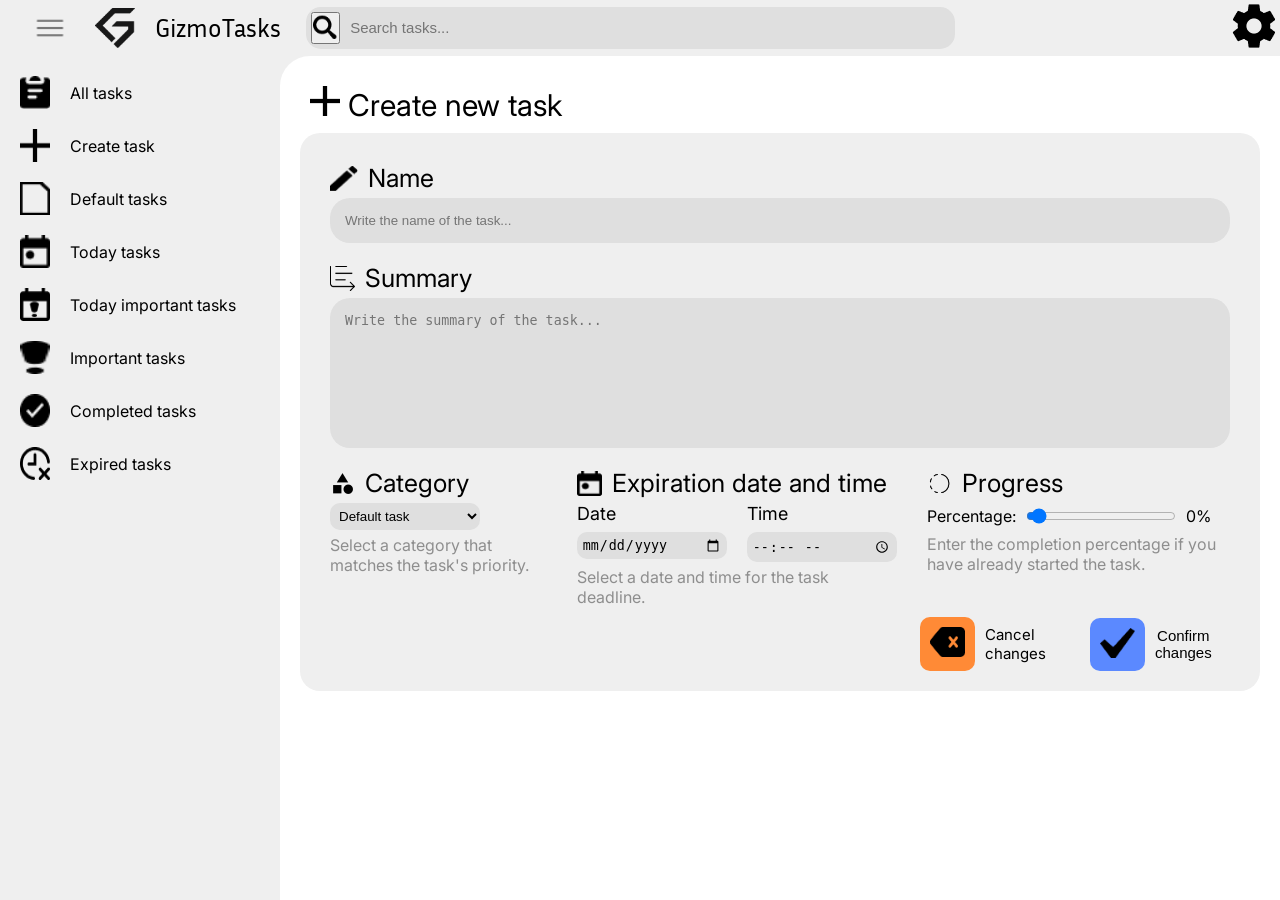
==== create-task.html @ 10fb7455 "feat: display task progress percentage in real time" ====
<!DOCTYPE html>
<html lang="en">
<head>
    <meta charset="UTF-8">
    <meta name="viewport" content="width=device-width, initial-scale=1.0">
    <title>GizmoTasks</title>
    <link rel="stylesheet" href="css/style.css">
</head>
<body>
    <header>
        <div class="header-content">
            <img src="assets/icons/menu.png" alt="Menu icon" id="menu" class="icon">
            <a href="index.html" class="aLogo"><img src="assets/images/icon-Black.png" alt="GizmoTasks logo" class="icon"><span>GizmoTasks</span></a>

            <form action="" id="search">
                <button type="submit"><img src="assets/icons/search-task.png" alt="Search button icon" id="searchIcon"></button>
                <input type="text" placeholder="Search tasks...">
            </form>
        </div>

        <a href="settings.html"><img src="assets/icons/settings.png" alt="Settings icon"></a>
    </header>
    <main>
        <nav class="sidebar">
            <ul>
                <li><a href="index.html"><img src="assets/icons/all-tasks.png" alt="All tasks icon"><span>All tasks</span></a></li>
                <li><a href="create-task.html"><img src="assets/icons/new-task.png" alt="New task icon"><span>Create task</span></a></li>
            </ul>
            <ul>
                <li><a href="index.html?status=active"><img src="assets/icons/default-task.png" alt="Default task icon"><span>Default tasks</span></a></li>
                <li><a href="index.html?filter=today"><img src="assets/icons/today-task.png" alt="Today tasks icon"><span>Today tasks</span></a></li>
                <li><a href="index.html?filter=today&category=important"><img src="assets/icons/today-important.png" alt="Today important icon"><span>Today important tasks</span></a></li>
                <li><a href="index.html?category=important"><img src="assets/icons/important-task.png" alt="Important icon"><span>Important tasks</span></a></li>
                <li><a href="index.html?status=completed"><img src="assets/icons/completed-task.png" alt="Completed icon"><span>Completed tasks</span></a></li>
                <li><a href="index.html?status=expired"><img src="assets/icons/expired-task.png" alt="Expired icon"><span>Expired tasks</span></a></li>
            </ul>
        </nav>

        <section class="main-section">
            <h1><img src="assets/icons/new-task.png" alt="Create new task icon"> <span>Create new task</span></h1>

            <form id="create">
                <div class="form-group">
                    <label for="task-name"><img src="assets/icons/edit.png" alt="Edit icon"> <span>Name</span></label>
                    <input id="task-name" name="task-name" type="text" placeholder="Write the name of the task..." required>
                </div>

                <div class="form-group">
                    <label for="task-summary"><img src="assets/icons/summary.png" alt="Summary icon"> <span>Summary</span></label>
                    <textarea id="task-summary" name="task-summary" placeholder="Write the summary of the task..." required></textarea>
                </div>

                <div class="triple-group">
                    <div class="form-group">
                        <label for="task-category"><img src="assets/icons/category.png" alt="Category icon"><span>Category</span></label>
                        <select id="task-category" name="task-category">
                            <option value="default" selected>Default task</option>
                            <option value="important">Important task</option>
                        </select>
                        <p>Select a category that matches the task's priority.</p>
                    </div>
                
                    <div class="form-group">
                        <label>
                            <img src="assets/icons/today-task.png" alt="Expiration date icon">
                            <span>Expiration date and time</span>
                        </label>

                        <div class="date-time">
                            <div class="date-field">
                                <label for="task-date">Date</label>
                                <input type="date" id="task-date" name="task-date" required>
                            </div>

                            <div class="date-field">
                                <label for="task-time">Time</label>
                                <input type="time" id="task-time" name="task-time">
                            </div>
                        </div>

                        <p>Select a date and time for the task deadline.</p>
                    </div>

                    <div class="form-group">
                        <label for="task-range"><img src="assets/icons/progress.png" alt="Progress icon"> <span>Progress</span></label>

                        <div class="range-container">
                            <span>Percentage: </span>

                            <input type="range" name="task-range" max="100" min="0" step="1" value="0" id="task-range">
                            <span id="range-span"></span>
                        </div>

                        <p>Enter the completion percentage if you have already started the task.</p>
                    </div>
                </div>

                <div class="submit-buttons">
                    <a href="index.html">
                        <span class="image-background cancel"><img src="assets/icons/cancel.png" alt="Cancel changes icon"></span>
                        <span>Cancel<br>changes</span>
                    </a>

                    <button type="submit" name="action" value="save">
                        <span class="image-background confirm"><img src="assets/icons/confirm.png" alt="Confirm changes icon"></span>
                        <span>Confirm<br>changes</span>
                    </button>
                </div>

            </form>
        </section>
    </main>
    <script type="module" src="js/create-task.js"></script>
    <script type="module" src="js/range.js"></script>
</body>
</html>
---- css/style.css ----
@import url("variables.css");
@import url("reset.css");
@import url("fonts.css");

/* ----- OTHERS -----*/

a {
    text-decoration: none;
    color: var(--text-color);
}

body {
    background-color: var(--background-color);
    font-family: var(--font-primary);
    min-height: 100vh;
    display: flex;
    flex-direction: column;
}

textarea {
    resize: none;
}

/* ----- HEADER ----- */

header {
    display: flex;
    justify-content: space-between;
    align-items: center;
}

.header-content {
    display: flex;
    align-items: center;
    gap: 25px;
}

#search {
    display: flex;
    padding: 5px;
    gap: 10px;
    background-color: var(--surface-color);
    border-radius: 15px;
}

#search input {
    border: none;
    background-color: var(--surface-color);
    width: 600px;
    height: 30px;
    font-size: 15px;
    outline: none;
}

#searchIcon {
    height: 25px;
}

#search div {
    margin-left: 5px;
}

.aLogo {
    display: flex;
    align-items: center;
    font-size: 25px;
    height: 50px;
    gap: 20px;
    font-family: var(--font-logo);
}

.icon {
    height: 40px;
}

#menu {
    margin-left: 30px;
}

/* ----- MAIN LAYOUT ----- */

main {
    display: flex;
    flex: 1;
}

/* ----- SIDEBAR ----- */

.sidebar {
    padding: 20px;
    width: 280px;
    display: flex;
    flex-direction: column;
    gap: 20px;
}

.sidebar ul {
    list-style: none;
    display: flex;
    flex-direction: column;
    gap: 20px;
}

.sidebar ul li img {
    height: 33px;
    width: 30px;
}

.sidebar ul li a {
    display: flex;
    align-items: center;
    gap: 20px;
}

/* ----- MAIN SECTION ----- */

.main-section {
    background-color: var(--main-background-color);
    border-top-left-radius: 30px;
    flex: 1;
    padding: 20px;
}

/* ----- DOTS CUSTOMIZATION ----- */

.dot {
    font-size: 20px;
}
.important {
    color: var(--important-color);
}

.today {
    color: var(--today-color);
}

.today-important {
    color: var(--today-important-color);
}

.default {
    color: var(--default-color);
}

.completed {
    color: var(--completed-color);
}

.expired {
    color: var(--expired-color);
}

/* ----- TASK CAPTION ----- */

.task-caption {
    display: flex;
    gap: 30px;
    margin-left: 60px;
    list-style: none;
}

/* ----- TASK CARD ----- */

.task-list {
    display: flex;
    padding: 10px;
    gap: 25px;
    justify-content: center;
    list-style: none;
    flex: 1;
    flex-wrap: wrap;
}

.task-list li a {
    background-color: var(--background-color);
    font-size: 12px;
    border-radius: 20px;
    padding: 20px;
    width: 380px;
    height: 125px;
    display: flex;
    flex-direction: column;
    gap: 20px;
}

/* ----- NEW TASK ----- */

.main-section h1 {
    font-size: 30px;
    padding: 10px;
    font-weight: normal;
}

.main-section label img {
    height: 25px;
}

#create, #details {
    background-color: var(--background-color);
    border-radius: 20px;
    padding: 20px;
}

.form-group {
    display: flex;
    flex-direction: column;
    padding: 10px;
    gap: 5px;
}

.form-group label {
    display: flex;
    align-items: center;
    gap: 10px;
    font-size: 25px;
}

.date-time {
    display: flex;
    gap: 20px;
}

.date-field {
    display: flex;
    flex-direction: column;
    gap: 8px;
}

.date-field label {
    font-size: 18px;
}

.date-field input {
    width: 170px;
}

.form-group input[type="text"], .form-group textarea {
    border: none;
    padding: 15px;
    background-color: var(--surface-color);
    border-radius: 20px;
    outline: none;
}

.form-group textarea {
    height: 150px;
}

.triple-group {
    display: flex;
    gap: 10px;
}

.triple-group input, .triple-group select {
    border: none;
    padding: 5px;
    border-radius: 10px;
    background-color: var(--surface-color);
    width: 150px;
    cursor: pointer;
    outline: none;
}

.triple-group p {
    color: var(--smooth-text-color);
}

.range-container {
    display: flex;
    gap: 10px;
    align-items: center;
}

.range-container input {
    cursor: pointer;
}

/* ----- SUBMIT BUTTONS ----- */

.submit-buttons {
    display: flex;
    justify-content: end;
    gap: 20px;
}

.submit-buttons a {
    display: flex;
    align-items: center;
    gap: 10px;
    font-size: 15px;
    width: 150px;
}

.submit-buttons img {
    width: 35px;
    height: 30px;
}

.image-background {
    padding: 10px;
    border-radius: 10px;
}

.cancel {
    background-color: var(--cancel-button-color);
}

.confirm {
    background-color: var(--confirm-button-color);
}

.mark-complete {
    background-color: var(--complete-button-color);
}

.delete {
    background-color: var(--delete-button-color);
}

.submit-buttons button {
    width: 150px;;
    display: flex;
    border: none;
    gap: 10px;
    align-items: center;
    font-size: 15px;
    cursor: pointer;
}

/* ----- TASK DETAILS ----- */

.final-details {
    display: flex;
    justify-content: space-between;
}

.buttons-group {
    display: flex;
    flex-direction: column;
    gap: 20px;
}

.task-infos {
    display: flex;
    flex-direction: column;
    gap: 8px;
    justify-content: flex-end;
}
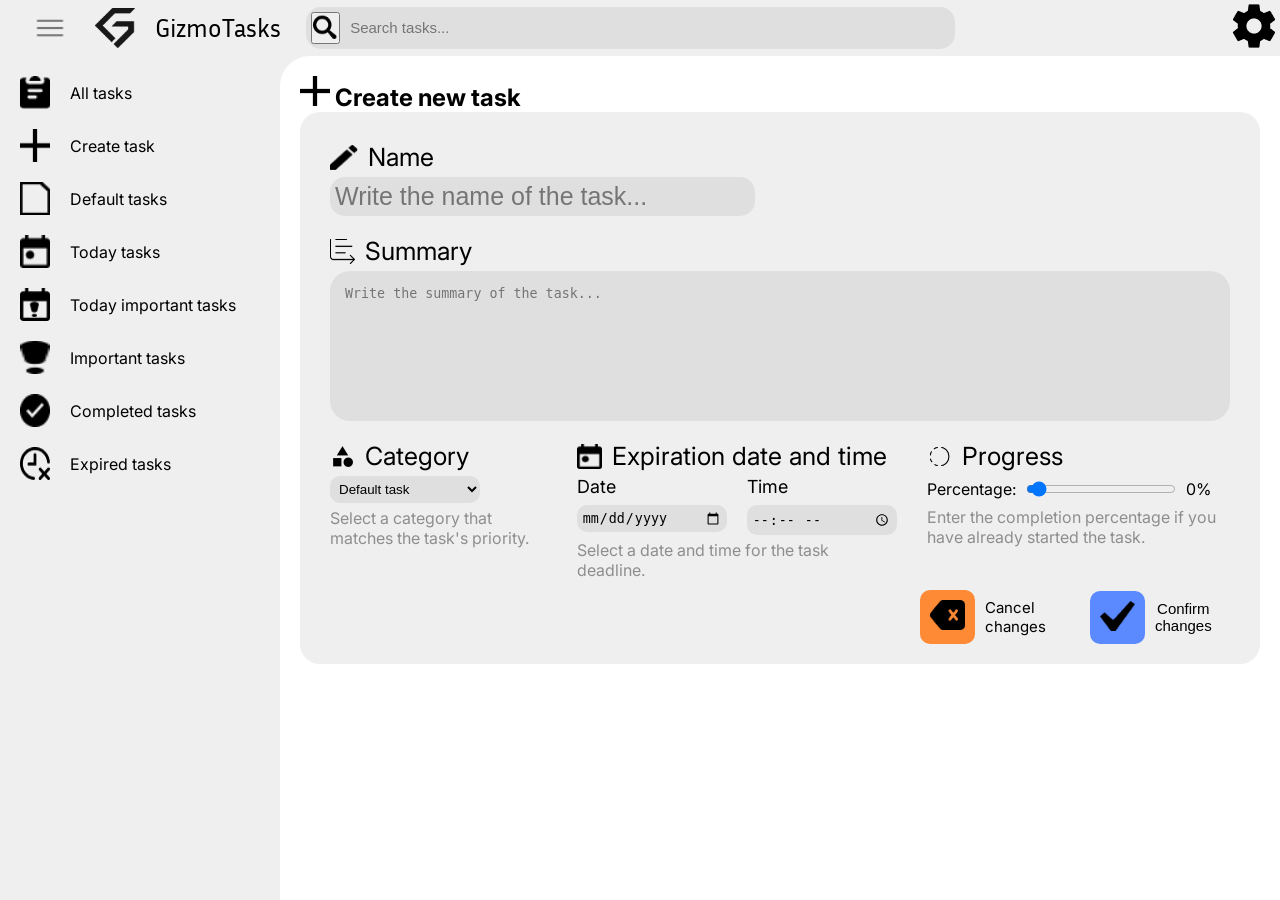
==== commit b7ec0d67: "feat: improve task editing and input validation" ====
--- a/create-task.html
+++ b/create-task.html
@@ -42,7 +42,7 @@
             <form id="create">
                 <div class="form-group">
                     <label for="task-name"><img src="assets/icons/edit.png" alt="Edit icon"> <span>Name</span></label>
-                    <input id="task-name" name="task-name" type="text" placeholder="Write the name of the task..." required>
+                    <input id="task-name" name="task-name" type="text" placeholder="Write the name of the task..." maxlength="28" required>
                 </div>
 
                 <div class="form-group">
--- a/css/style.css
+++ b/css/style.css
@@ -75,6 +75,7 @@
 
 #menu {
     margin-left: 30px;
+    border: none;
 }
 
 /* ----- MAIN LAYOUT ----- */
@@ -181,14 +182,23 @@
     display: flex;
     flex-direction: column;
     gap: 20px;
+    overflow-wrap: anywhere;
 }
 
 /* ----- NEW TASK ----- */
 
-.main-section h1 {
+.title-group {
     font-size: 30px;
-    padding: 10px;
-    font-weight: normal;
+}
+
+#task-name {
+    border: none;
+    border-radius: 15px;
+    padding: 5px;
+    font-size: 25px;
+    background-color: var(--surface-color);
+    width: 425px;
+    outline: none;
 }
 
 .main-section label img {
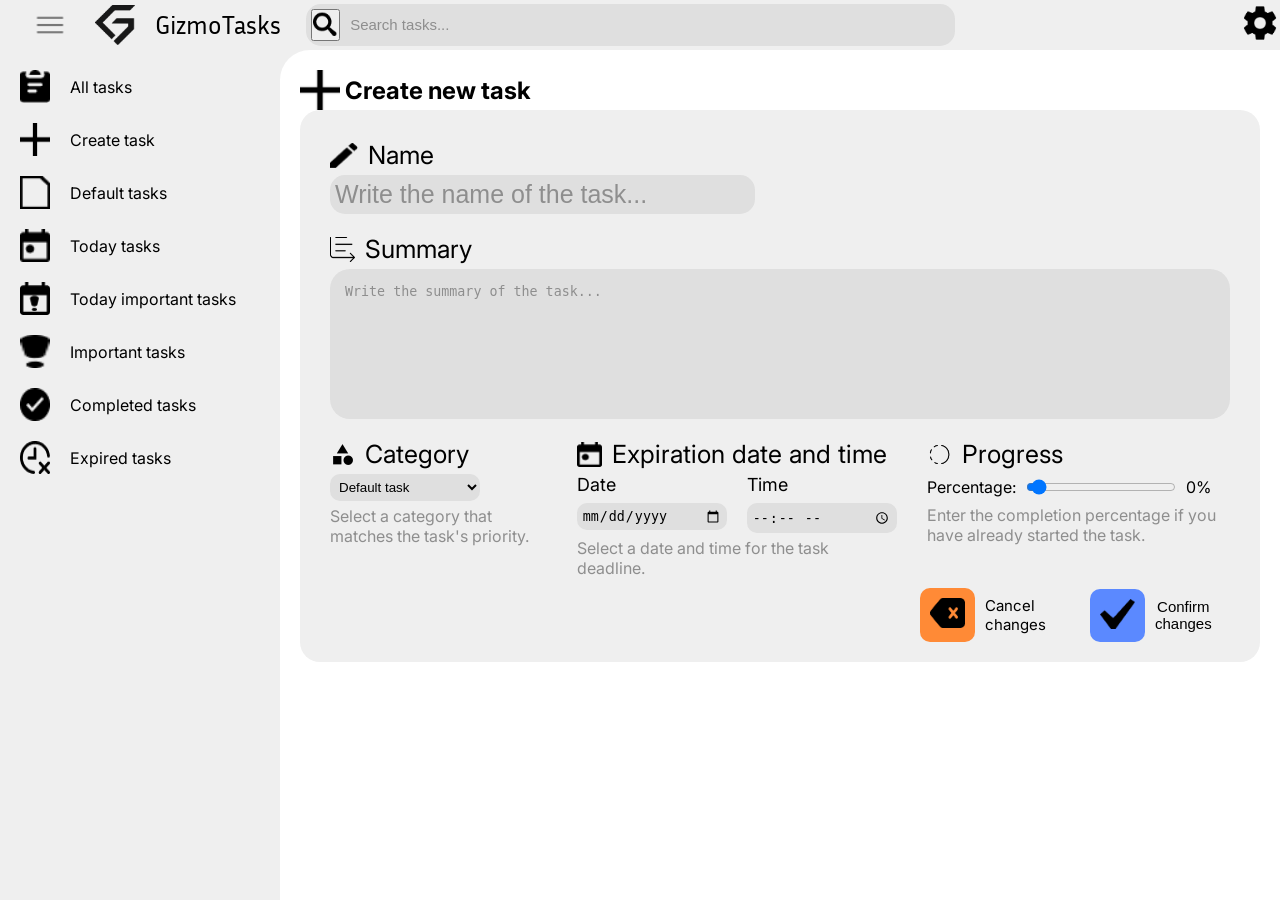
==== commit d5d40672: "feat: add settings page and theme preferences" ====
--- a/create-task.html
+++ b/create-task.html
@@ -13,46 +13,46 @@
             <a href="index.html" class="aLogo"><img src="assets/images/icon-Black.png" alt="GizmoTasks logo" class="icon"><span>GizmoTasks</span></a>
 
             <form action="" id="search">
-                <button type="submit"><img src="assets/icons/search-task.png" alt="Search button icon" id="searchIcon"></button>
+                <button type="submit"><img class="icon" src="assets/icons/search-task.png" alt="Search button icon" id="searchIcon"></button>
                 <input type="text" placeholder="Search tasks...">
             </form>
         </div>
 
-        <a href="settings.html"><img src="assets/icons/settings.png" alt="Settings icon"></a>
+        <a href="settings.html"><img class="icon" src="assets/icons/settings.png" alt="Settings icon"></a>
     </header>
     <main>
         <nav class="sidebar">
             <ul>
-                <li><a href="index.html"><img src="assets/icons/all-tasks.png" alt="All tasks icon"><span>All tasks</span></a></li>
-                <li><a href="create-task.html"><img src="assets/icons/new-task.png" alt="New task icon"><span>Create task</span></a></li>
+                <li><a href="index.html"><img class="icon" src="assets/icons/all-tasks.png" alt="All tasks icon"><span>All tasks</span></a></li>
+                <li><a href="create-task.html"><img class="icon" src="assets/icons/new-task.png" alt="New task icon"><span>Create task</span></a></li>
             </ul>
             <ul>
-                <li><a href="index.html?status=active"><img src="assets/icons/default-task.png" alt="Default task icon"><span>Default tasks</span></a></li>
-                <li><a href="index.html?filter=today"><img src="assets/icons/today-task.png" alt="Today tasks icon"><span>Today tasks</span></a></li>
-                <li><a href="index.html?filter=today&category=important"><img src="assets/icons/today-important.png" alt="Today important icon"><span>Today important tasks</span></a></li>
-                <li><a href="index.html?category=important"><img src="assets/icons/important-task.png" alt="Important icon"><span>Important tasks</span></a></li>
-                <li><a href="index.html?status=completed"><img src="assets/icons/completed-task.png" alt="Completed icon"><span>Completed tasks</span></a></li>
-                <li><a href="index.html?status=expired"><img src="assets/icons/expired-task.png" alt="Expired icon"><span>Expired tasks</span></a></li>
+                <li><a href="index.html?status=active"><img class="icon" src="assets/icons/default-task.png" alt="Default task icon"><span>Default tasks</span></a></li>
+                <li><a href="index.html?filter=today"><img class="icon" src="assets/icons/today-task.png" alt="Today tasks icon"><span>Today tasks</span></a></li>
+                <li><a href="index.html?filter=today&category=important"><img class="icon" src="assets/icons/today-important.png" alt="Today important icon"><span>Today important tasks</span></a></li>
+                <li><a href="index.html?category=important"><img class="icon" src="assets/icons/important-task.png" alt="Important icon"><span>Important tasks</span></a></li>
+                <li><a href="index.html?status=completed"><img class="icon" src="assets/icons/completed-task.png" alt="Completed icon"><span>Completed tasks</span></a></li>
+                <li><a href="index.html?status=expired"><img class="icon" src="assets/icons/expired-task.png" alt="Expired icon"><span>Expired tasks</span></a></li>
             </ul>
         </nav>
 
         <section class="main-section">
-            <h1><img src="assets/icons/new-task.png" alt="Create new task icon"> <span>Create new task</span></h1>
+            <h1><img class="icon" src="assets/icons/new-task.png" alt="Create new task icon"> <span>Create new task</span></h1>
 
             <form id="create">
                 <div class="form-group">
-                    <label for="task-name"><img src="assets/icons/edit.png" alt="Edit icon"> <span>Name</span></label>
+                    <label for="task-name"><img class="icon" src="assets/icons/edit.png" alt="Edit icon"> <span>Name</span></label>
                     <input id="task-name" name="task-name" type="text" placeholder="Write the name of the task..." maxlength="28" required>
                 </div>
 
                 <div class="form-group">
-                    <label for="task-summary"><img src="assets/icons/summary.png" alt="Summary icon"> <span>Summary</span></label>
+                    <label for="task-summary"><img class="icon" src="assets/icons/summary.png" alt="Summary icon"> <span>Summary</span></label>
                     <textarea id="task-summary" name="task-summary" placeholder="Write the summary of the task..." required></textarea>
                 </div>
 
                 <div class="triple-group">
                     <div class="form-group">
-                        <label for="task-category"><img src="assets/icons/category.png" alt="Category icon"><span>Category</span></label>
+                        <label for="task-category"><img class="icon" src="assets/icons/category.png" alt="Category icon"><span>Category</span></label>
                         <select id="task-category" name="task-category">
                             <option value="default" selected>Default task</option>
                             <option value="important">Important task</option>
@@ -62,7 +62,7 @@
                 
                     <div class="form-group">
                         <label>
-                            <img src="assets/icons/today-task.png" alt="Expiration date icon">
+                            <img class="icon" src="assets/icons/today-task.png" alt="Expiration date icon">
                             <span>Expiration date and time</span>
                         </label>
 
@@ -82,7 +82,7 @@
                     </div>
 
                     <div class="form-group">
-                        <label for="task-range"><img src="assets/icons/progress.png" alt="Progress icon"> <span>Progress</span></label>
+                        <label for="task-range"><img class="icon" src="assets/icons/progress.png" alt="Progress icon"> <span>Progress</span></label>
 
                         <div class="range-container">
                             <span>Percentage: </span>
--- a/css/style.css
+++ b/css/style.css
@@ -11,6 +11,7 @@
 
 body {
     background-color: var(--background-color);
+    color: var(--text-color);
     font-family: var(--font-primary);
     min-height: 100vh;
     display: flex;
@@ -20,6 +21,8 @@
 textarea {
     resize: none;
 }
+
+
 
 /* ----- HEADER ----- */
 
@@ -50,6 +53,11 @@
     height: 30px;
     font-size: 15px;
     outline: none;
+    color: var(--text-color);
+}
+
+#search input::placeholder {
+    color: var(--smooth-text-color);
 }
 
 #searchIcon {
@@ -67,10 +75,12 @@
     height: 50px;
     gap: 20px;
     font-family: var(--font-logo);
+    color: var(--text-color);
 }
 
 .icon {
     height: 40px;
+    filter: var(--icons-color);
 }
 
 #menu {
@@ -111,6 +121,7 @@
     display: flex;
     align-items: center;
     gap: 20px;
+    color: var(--text-color);
 }
 
 /* ----- MAIN SECTION ----- */
@@ -120,6 +131,14 @@
     border-top-left-radius: 30px;
     flex: 1;
     padding: 20px;
+    color: var(--text-color);
+}
+
+.main-section h1 {
+    display: flex;
+    gap: 5px;
+    align-items: center;
+    color: var(--text-color);
 }
 
 /* ----- DOTS CUSTOMIZATION ----- */
@@ -183,6 +202,7 @@
     flex-direction: column;
     gap: 20px;
     overflow-wrap: anywhere;
+    color: var(--text-color);
 }
 
 /* ----- NEW TASK ----- */
@@ -199,16 +219,21 @@
     background-color: var(--surface-color);
     width: 425px;
     outline: none;
+    color: var(--text-color);
+}
+#task-name::placeholder {
+    color: var(--smooth-text-color);
 }
 
 .main-section label img {
     height: 25px;
 }
 
-#create, #details {
+#create, #details, #settings {
     background-color: var(--background-color);
     border-radius: 20px;
     padding: 20px;
+    color: var(--text-color);
 }
 
 .form-group {
@@ -216,6 +241,7 @@
     flex-direction: column;
     padding: 10px;
     gap: 5px;
+    color: var(--text-color);
 }
 
 .form-group label {
@@ -244,12 +270,17 @@
     width: 170px;
 }
 
-.form-group input[type="text"], .form-group textarea {
+.form-group textarea {
     border: none;
     padding: 15px;
     background-color: var(--surface-color);
     border-radius: 20px;
     outline: none;
+    color: var(--text-color);
+}
+
+.form-group textarea::placeholder {
+    color: var(--smooth-text-color);
 }
 
 .form-group textarea {
@@ -269,6 +300,7 @@
     width: 150px;
     cursor: pointer;
     outline: none;
+    color: var(--text-color);
 }
 
 .triple-group p {
@@ -299,6 +331,7 @@
     gap: 10px;
     font-size: 15px;
     width: 150px;
+    color: var(--text-color);
 }
 
 .submit-buttons img {
@@ -328,6 +361,7 @@
 }
 
 .submit-buttons button {
+    background-color: var(--background-color);
     width: 150px;;
     display: flex;
     border: none;
@@ -335,6 +369,7 @@
     align-items: center;
     font-size: 15px;
     cursor: pointer;
+    color: var(--text-color);
 }
 
 /* ----- TASK DETAILS ----- */
@@ -356,3 +391,59 @@
     gap: 8px;
     justify-content: flex-end;
 }
+
+/* ----- SETTINGS ----- */
+
+#settings {
+    display: flex;
+    flex-direction: column;
+    gap: 20px;
+    padding: 40px;
+}
+
+#settings div h2 {
+    color: var(--text-color);
+    display: flex;
+    gap: 5px;
+    align-items: center;
+}
+
+.options-group {
+    display: flex;
+    gap: 60px;
+}
+
+.setting-group {
+    display: flex;
+    flex-direction: column;
+    gap: 10px;
+    color: var(--text-color);
+}
+
+.option-settings {
+    display: flex;
+    flex-direction: column;
+    gap: 10px;
+}
+
+.option-settings div {
+    display: flex;
+    gap: 10px;
+}
+
+.option-settings input {
+    width: 20px;
+    height: 20px;
+    accent-color: var(--text-color);  
+}
+
+.about {
+    display: flex;
+    flex-direction: column;
+    gap: 15px;
+    color: var(--text-color);
+}
+
+.about a {
+    color: var(--text-color);
+}
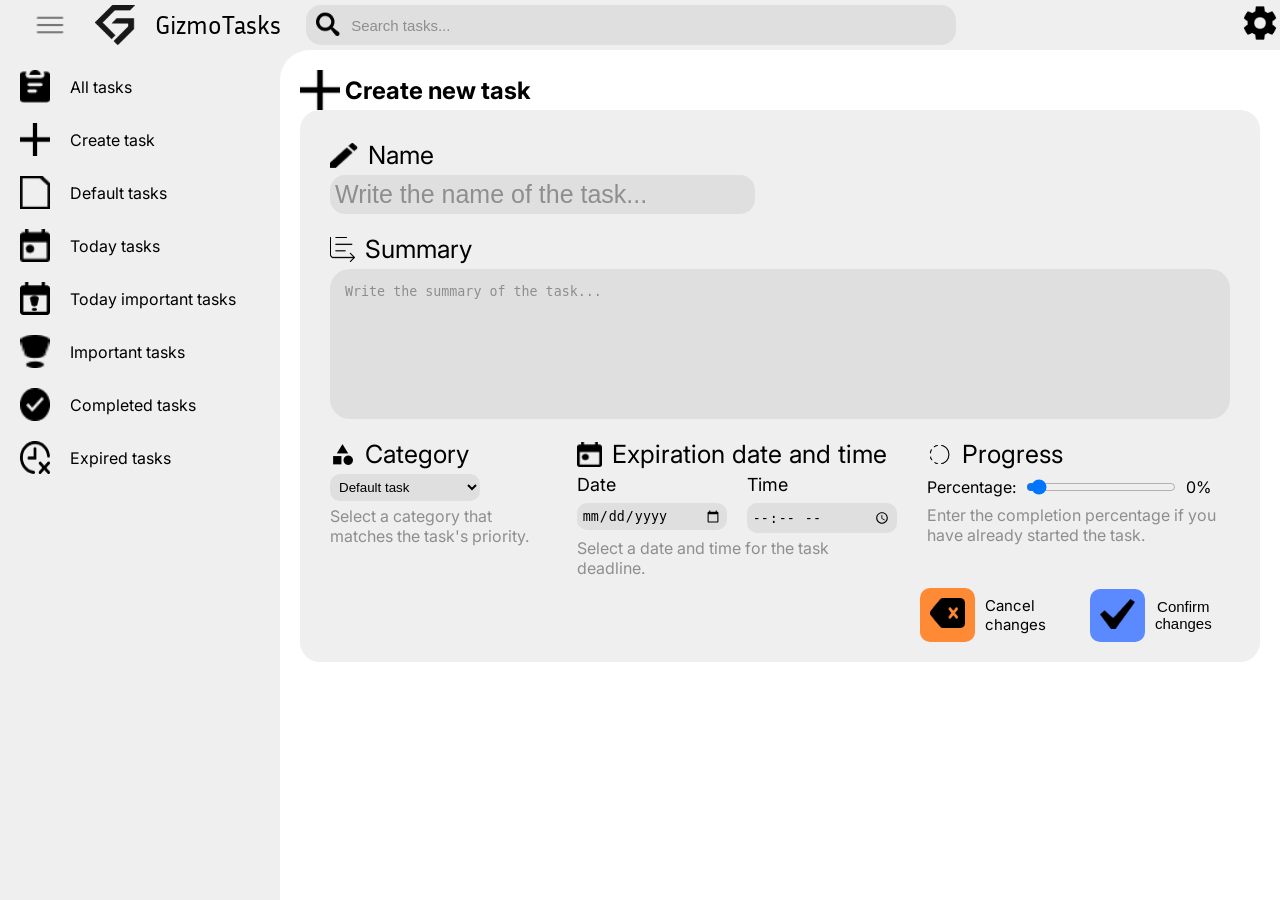
==== commit 4af97de5: "fix: correct task search and category filtering" ====
--- a/create-task.html
+++ b/create-task.html
@@ -12,9 +12,9 @@
             <img src="assets/icons/menu.png" alt="Menu icon" id="menu" class="icon">
             <a href="index.html" class="aLogo"><img src="assets/images/icon-Black.png" alt="GizmoTasks logo" class="icon"><span>GizmoTasks</span></a>
 
-            <form action="" id="search">
+           <form action="" id="search">
                 <button type="submit"><img class="icon" src="assets/icons/search-task.png" alt="Search button icon" id="searchIcon"></button>
-                <input type="text" placeholder="Search tasks...">
+                <input type="text" id="search-text" placeholder="Search tasks...">
             </form>
         </div>
 
@@ -112,5 +112,6 @@
     </main>
     <script type="module" src="js/create-task.js"></script>
     <script type="module" src="js/range.js"></script>
+    <script type="module" src="js/search.js"></script>
 </body>
 </html>
--- a/css/style.css
+++ b/css/style.css
@@ -65,6 +65,13 @@
 }
 
 #search div {
+    margin-left: 5px;
+}
+
+#search button {
+    border: none;
+    background-color: var(--surface-color);
+    cursor: pointer;
     margin-left: 5px;
 }
 
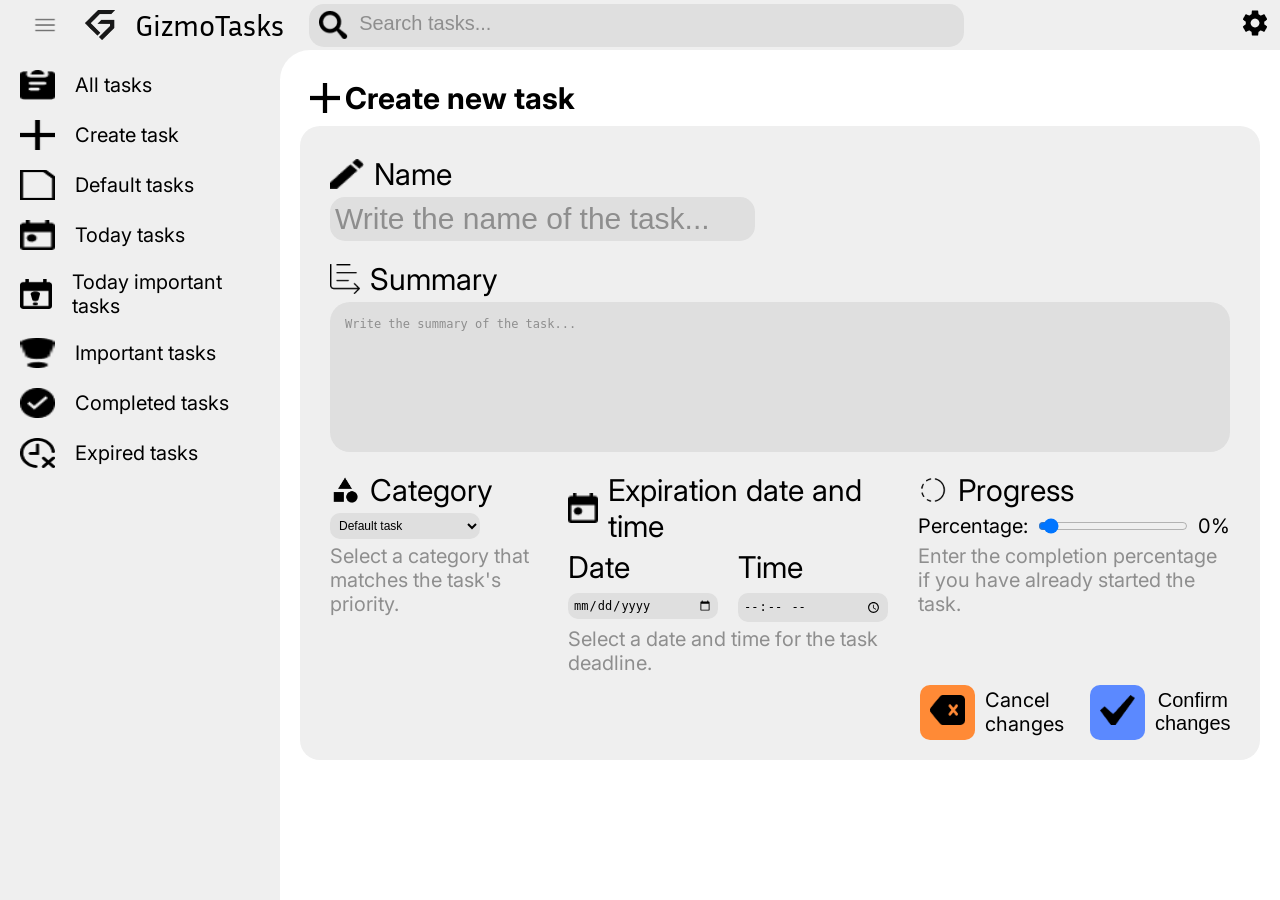
==== commit 0f29e208: "feat: add date and time format preferences" ====
--- a/create-task.html
+++ b/create-task.html
@@ -18,7 +18,7 @@
             </form>
         </div>
 
-        <a href="settings.html"><img class="icon" src="assets/icons/settings.png" alt="Settings icon"></a>
+        <a href="settings.html" class="settings-icon"><img class="icon" src="assets/icons/settings.png" alt="Settings icon"></a>
     </header>
     <main>
         <nav class="sidebar">
--- a/css/style.css
+++ b/css/style.css
@@ -16,6 +16,7 @@
     min-height: 100vh;
     display: flex;
     flex-direction: column;
+    font-size: var(--font-size);
 }
 
 textarea {
@@ -23,7 +24,6 @@
 }
 
 
-
 /* ----- HEADER ----- */
 
 header {
@@ -36,6 +36,7 @@
     display: flex;
     align-items: center;
     gap: 25px;
+    font-size: 1px;
 }
 
 #search {
@@ -51,7 +52,7 @@
     background-color: var(--surface-color);
     width: 600px;
     height: 30px;
-    font-size: 15px;
+    font-size: var(--font-size);
     outline: none;
     color: var(--text-color);
 }
@@ -60,10 +61,6 @@
     color: var(--smooth-text-color);
 }
 
-#searchIcon {
-    height: 25px;
-}
-
 #search div {
     margin-left: 5px;
 }
@@ -75,10 +72,15 @@
     margin-left: 5px;
 }
 
+.logo {
+    height: var(--logo-size);
+    filter: var(--icons-color);
+}
+
 .aLogo {
     display: flex;
     align-items: center;
-    font-size: 25px;
+    font-size: var(--title-size);
     height: 50px;
     gap: 20px;
     font-family: var(--font-logo);
@@ -86,8 +88,12 @@
 }
 
 .icon {
-    height: 40px;
+    height: var(--icon-height);
     filter: var(--icons-color);
+}
+
+.settings-icon {
+    margin-right: 10px;
 }
 
 #menu {
@@ -120,8 +126,8 @@
 }
 
 .sidebar ul li img {
-    height: 33px;
-    width: 30px;
+    height: var(--icon-height);
+    width: var(--icon-width);
 }
 
 .sidebar ul li a {
@@ -144,6 +150,7 @@
 .main-section h1 {
     display: flex;
     gap: 5px;
+    padding: 10px;
     align-items: center;
     color: var(--text-color);
 }
@@ -151,7 +158,7 @@
 /* ----- DOTS CUSTOMIZATION ----- */
 
 .dot {
-    font-size: 20px;
+    font-size: var(--dot-size);
 }
 .important {
     color: var(--important-color);
@@ -200,7 +207,7 @@
 
 .task-list li a {
     background-color: var(--background-color);
-    font-size: 12px;
+    font-size: var(--text-size);
     border-radius: 20px;
     padding: 20px;
     width: 380px;
@@ -222,7 +229,7 @@
     border: none;
     border-radius: 15px;
     padding: 5px;
-    font-size: 25px;
+    font-size: var(--title-size);
     background-color: var(--surface-color);
     width: 425px;
     outline: none;
@@ -230,10 +237,6 @@
 }
 #task-name::placeholder {
     color: var(--smooth-text-color);
-}
-
-.main-section label img {
-    height: 25px;
 }
 
 #create, #details, #settings {
@@ -256,6 +259,7 @@
     align-items: center;
     gap: 10px;
     font-size: 25px;
+    font-size: var(--title-size);
 }
 
 .date-time {
@@ -267,14 +271,11 @@
     display: flex;
     flex-direction: column;
     gap: 8px;
-}
-
-.date-field label {
-    font-size: 18px;
 }
 
 .date-field input {
     width: 170px;
+    font-size: var(--text-size);
 }
 
 .form-group textarea {
@@ -284,6 +285,7 @@
     border-radius: 20px;
     outline: none;
     color: var(--text-color);
+    font-size: var(--text-size);
 }
 
 .form-group textarea::placeholder {
@@ -292,6 +294,10 @@
 
 .form-group textarea {
     height: 150px;
+}
+
+.form-group select {
+    font-size: var(--text-size);
 }
 
 .triple-group {
@@ -336,14 +342,14 @@
     display: flex;
     align-items: center;
     gap: 10px;
-    font-size: 15px;
+    font-size: var(--font-size);
     width: 150px;
     color: var(--text-color);
 }
 
 .submit-buttons img {
-    width: 35px;
-    height: 30px;
+    width: var(--icon-width);
+    height: var(--icon-height);
 }
 
 .image-background {
@@ -374,7 +380,7 @@
     border: none;
     gap: 10px;
     align-items: center;
-    font-size: 15px;
+    font-size: var(--font-size);
     cursor: pointer;
     color: var(--text-color);
 }
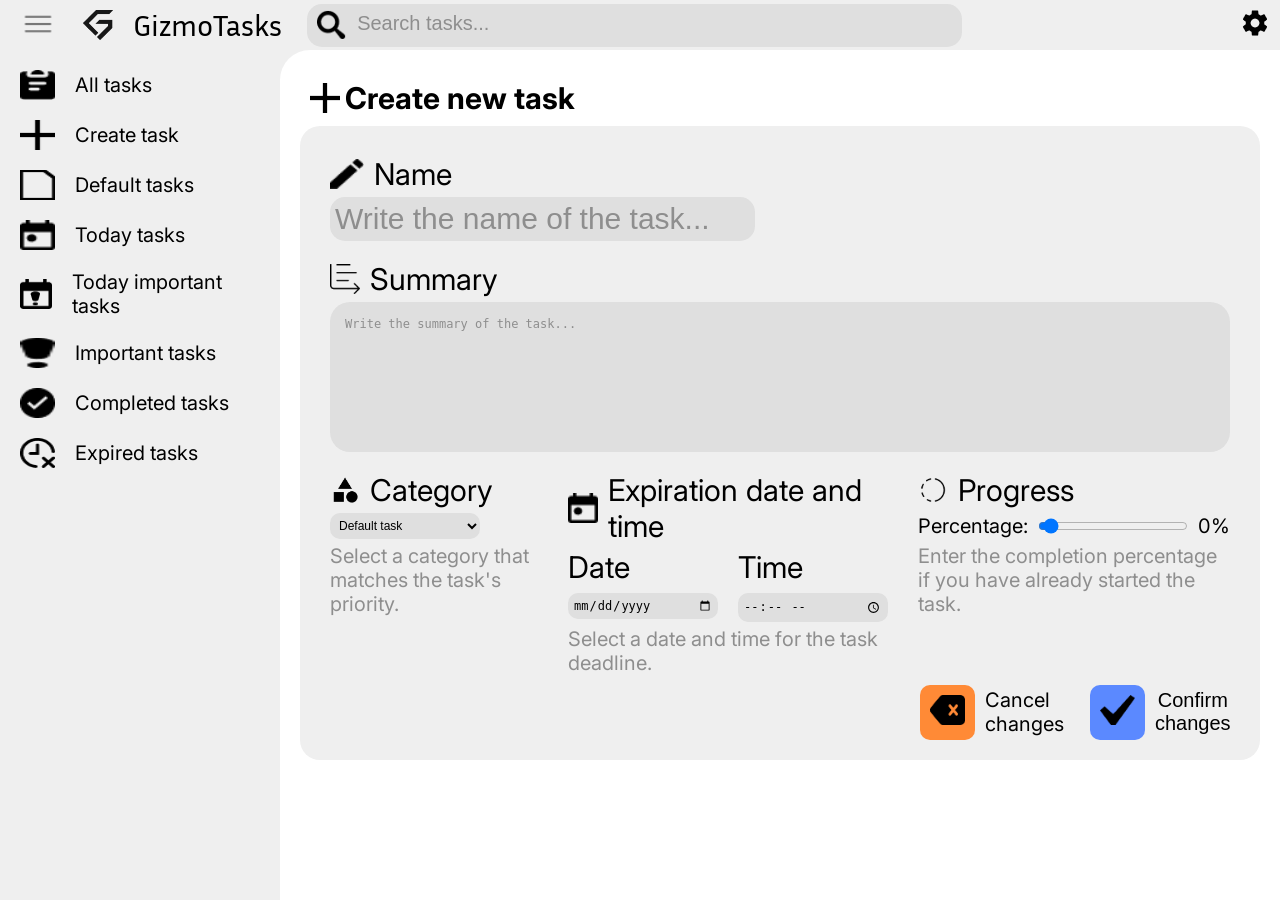
==== commit 86d1950b: "feat: add collapsible sidebar" ====
--- a/create-task.html
+++ b/create-task.html
@@ -9,7 +9,10 @@
 <body>
     <header>
         <div class="header-content">
-            <img src="assets/icons/menu.png" alt="Menu icon" id="menu" class="icon">
+            <button id="menu" class="menu-button">
+                <img src="assets/icons/menu.png" alt="Menu icon" id="menu">
+            </button>
+
             <a href="index.html" class="aLogo"><img src="assets/images/icon-Black.png" alt="GizmoTasks logo" class="icon"><span>GizmoTasks</span></a>
 
            <form action="" id="search">
@@ -113,5 +116,6 @@
     <script type="module" src="js/create-task.js"></script>
     <script type="module" src="js/range.js"></script>
     <script type="module" src="js/search.js"></script>
+    <script type="module" src="js/sidebar-menu.js"></script>
 </body>
 </html>
--- a/css/style.css
+++ b/css/style.css
@@ -96,9 +96,16 @@
     margin-right: 10px;
 }
 
-#menu {
-    margin-left: 30px;
-    border: none;
+.menu-button {
+    background-color: var(--background-color);
+    border: none;
+    margin-left: 18px;
+    cursor: pointer;
+}
+
+.menu-button img {
+    height: var(--logo-size);
+    filter: var(--icons-color);
 }
 
 /* ----- MAIN LAYOUT ----- */
@@ -112,7 +119,6 @@
 
 .sidebar {
     padding: 20px;
-    width: 280px;
     display: flex;
     flex-direction: column;
     gap: 20px;
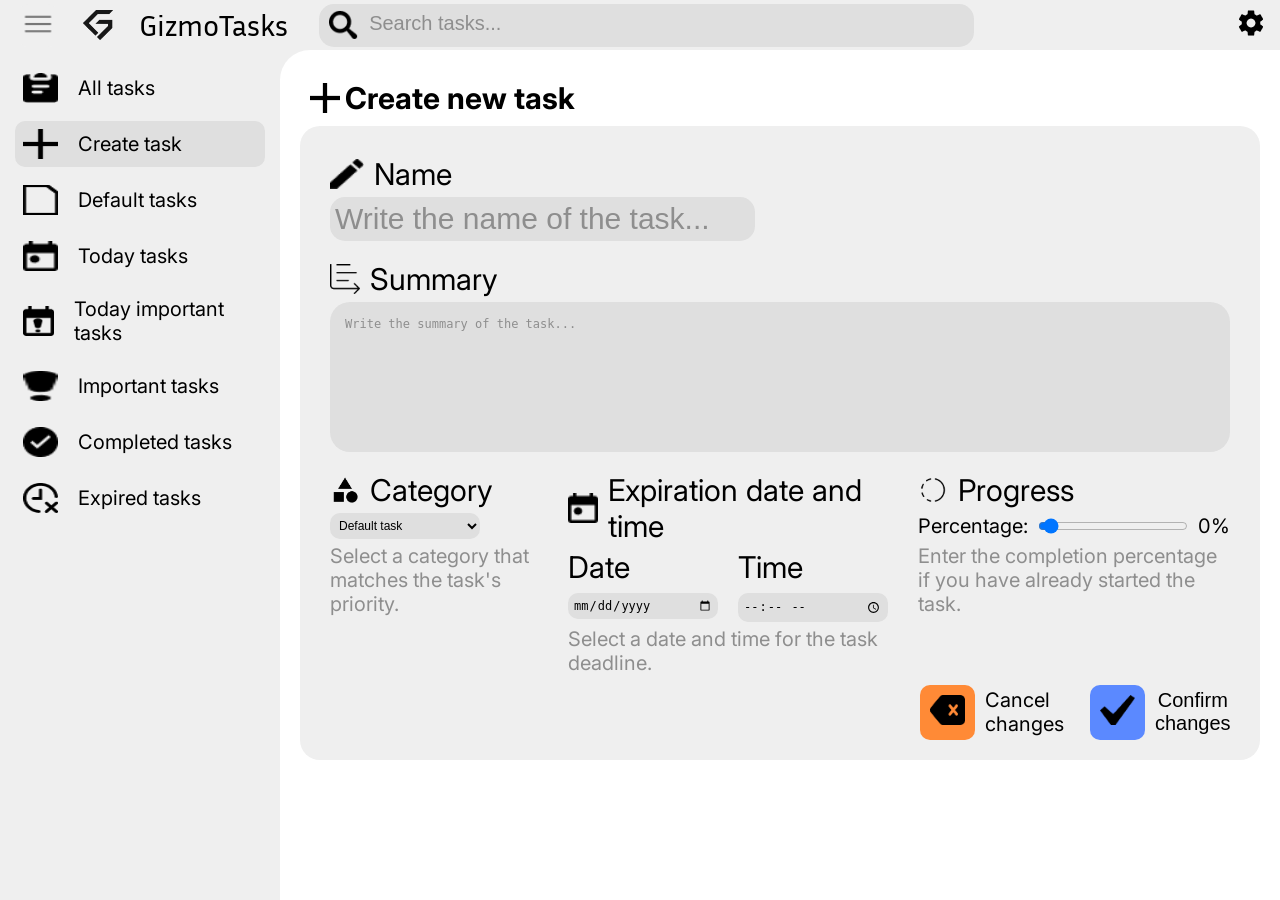
==== commit 51bbbbd4: "feat: add UI transitions and active sidebar state" ====
--- a/create-task.html
+++ b/create-task.html
@@ -27,7 +27,7 @@
         <nav class="sidebar">
             <ul>
                 <li><a href="index.html"><img class="icon" src="assets/icons/all-tasks.png" alt="All tasks icon"><span>All tasks</span></a></li>
-                <li><a href="create-task.html"><img class="icon" src="assets/icons/new-task.png" alt="New task icon"><span>Create task</span></a></li>
+                <li><a href="create-task.html" class="create-option"><img class="icon" src="assets/icons/new-task.png" alt="New task icon"><span>Create task</span></a></li>
             </ul>
             <ul>
                 <li><a href="index.html?status=active"><img class="icon" src="assets/icons/default-task.png" alt="Default task icon"><span>Default tasks</span></a></li>
@@ -117,5 +117,6 @@
     <script type="module" src="js/range.js"></script>
     <script type="module" src="js/search.js"></script>
     <script type="module" src="js/sidebar-menu.js"></script>
+    <script type="module" src="js/sidebar-active.js"></script>
 </body>
 </html>
--- a/css/style.css
+++ b/css/style.css
@@ -70,6 +70,11 @@
     background-color: var(--surface-color);
     cursor: pointer;
     margin-left: 5px;
+    transition: transform 0.2s ease;
+}
+
+#search button:hover {
+    transform: scale(1.1);
 }
 
 .logo {
@@ -87,6 +92,16 @@
     color: var(--text-color);
 }
 
+.aLogo span {
+    padding: 6px;
+    border-radius: 15px;
+    transition: background-color 0.2s ease;
+}
+
+.aLogo span:hover {
+    background-color: var(--surface-color);
+}
+
 .icon {
     height: var(--icon-height);
     filter: var(--icons-color);
@@ -94,13 +109,26 @@
 
 .settings-icon {
     margin-right: 10px;
+    border-radius: 10px;
+    padding: 4px;
+    transition: background-color 0.2s ease;
+}
+
+.settings-icon:hover {
+    background-color: var(--surface-color);
 }
 
 .menu-button {
     background-color: var(--background-color);
-    border: none;
     margin-left: 18px;
     cursor: pointer;
+    border-radius: 10px;
+    border: none;
+    transition: background-color 0.2s ease;
+}
+
+.menu-button:hover {
+    background-color: var(--surface-color);
 }
 
 .menu-button img {
@@ -141,6 +169,20 @@
     align-items: center;
     gap: 20px;
     color: var(--text-color);
+    padding: 8px;
+    margin: -5px;
+    border-radius: 10px;
+    transition: transform 0.15s ease, opacity 0.15s ease, background-color 0.15s ease;
+}
+
+.sidebar ul li a:hover {
+    transform: translateX(5px);
+    opacity: 0.7;
+    background-color: var(--surface-color);
+}
+
+.sidebar ul li a.active-sidebar {
+    background-color: var(--surface-color);
 }
 
 /* ----- MAIN SECTION ----- */
@@ -223,6 +265,11 @@
     gap: 20px;
     overflow-wrap: anywhere;
     color: var(--text-color);
+    transition: transform 0.2s ease;
+}
+
+.task-list li a:hover {
+    transform: scale(1.05);
 }
 
 /* ----- NEW TASK ----- */
@@ -351,6 +398,7 @@
     font-size: var(--font-size);
     width: 150px;
     color: var(--text-color);
+    transition: transform 0.2s ease;
 }
 
 .submit-buttons img {
@@ -389,6 +437,12 @@
     font-size: var(--font-size);
     cursor: pointer;
     color: var(--text-color);
+    transition: transform 0.2s ease;
+}
+
+.submit-buttons a:hover,
+.submit-buttons button:hover {
+    transform: scale(1.05);
 }
 
 /* ----- TASK DETAILS ----- */
@@ -453,7 +507,12 @@
 .option-settings input {
     width: 20px;
     height: 20px;
-    accent-color: var(--text-color);  
+    accent-color: var(--text-color);
+    transition: transform 0.2s ease;
+}
+
+.option-settings input:hover {
+    transform: scale(1.3);
 }
 
 .about {
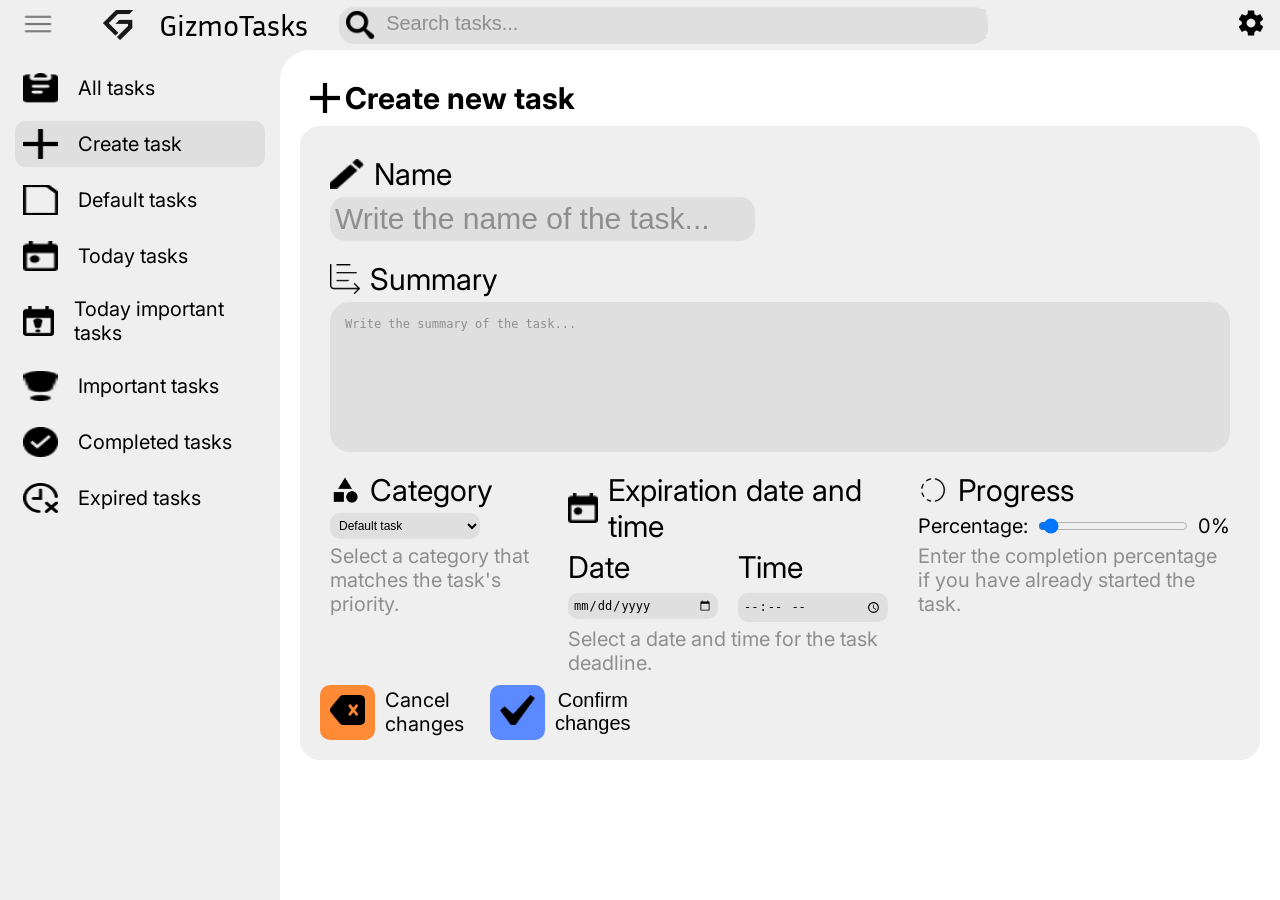
==== commit 80161dd4: "feat: finalize task editing and confirmation flows" ====
--- a/create-task.html
+++ b/create-task.html
@@ -5,6 +5,7 @@
     <meta name="viewport" content="width=device-width, initial-scale=1.0">
     <title>GizmoTasks</title>
     <link rel="stylesheet" href="css/style.css">
+    <link rel="icon" type="image/png" href="assets/images/icon-Black.png">
 </head>
 <body>
     <header>
@@ -99,7 +100,7 @@
                 </div>
 
                 <div class="submit-buttons">
-                    <a href="index.html">
+                    <a href="#" id="cancel-button">
                         <span class="image-background cancel"><img src="assets/icons/cancel.png" alt="Cancel changes icon"></span>
                         <span>Cancel<br>changes</span>
                     </a>
@@ -113,6 +114,22 @@
             </form>
         </section>
     </main>
+
+    <div id="modal-overlay" class="modal-overlay" hidden>
+        <div class="modal" role="dialog" aria-modal="true">
+            <img id="modal-icon" alt="Modal icon">
+            <h2 id="modal-title"></h2>
+            <p id="modal-message"></p>
+
+            <div class="modal-buttons">
+                <button type="button" id="modal-success" hidden>Ok</button>
+                <button type="button" id="modal-cancel" hidden>Cancel</button>
+                <button type="button" id="modal-confirm" hidden>Confirm</button>
+            </div>
+        </div>
+    </div>
+
+
     <script type="module" src="js/create-task.js"></script>
     <script type="module" src="js/range.js"></script>
     <script type="module" src="js/search.js"></script>
--- a/css/style.css
+++ b/css/style.css
@@ -23,7 +23,6 @@
     resize: none;
 }
 
-
 /* ----- HEADER ----- */
 
 header {
@@ -41,7 +40,7 @@
 
 #search {
     display: flex;
-    padding: 5px;
+    padding: 2px;
     gap: 10px;
     background-color: var(--surface-color);
     border-radius: 15px;
@@ -90,6 +89,7 @@
     gap: 20px;
     font-family: var(--font-logo);
     color: var(--text-color);
+    margin-left: 20px;
 }
 
 .aLogo span {
@@ -253,6 +253,11 @@
     flex-wrap: wrap;
 }
 
+.task-list li {
+    max-width: 100%;
+    min-width: 0;
+}
+
 .task-list li a {
     background-color: var(--background-color);
     font-size: var(--text-size);
@@ -263,9 +268,21 @@
     display: flex;
     flex-direction: column;
     gap: 20px;
+    min-width: 0;
+    overflow: hidden;
     overflow-wrap: anywhere;
     color: var(--text-color);
     transition: transform 0.2s ease;
+}
+
+.task-list li a p {
+    min-width: 0;
+    overflow: hidden;
+    overflow-wrap: anywhere;
+
+    display: -webkit-box;
+    -webkit-box-orient: vertical;
+    -webkit-line-clamp: 3;
 }
 
 .task-list li a:hover {
@@ -288,11 +305,12 @@
     outline: none;
     color: var(--text-color);
 }
+
 #task-name::placeholder {
     color: var(--smooth-text-color);
 }
 
-#create, #details, #settings {
+#create, #details, #settings, .view-mode {
     background-color: var(--background-color);
     border-radius: 20px;
     padding: 20px;
@@ -311,7 +329,6 @@
     display: flex;
     align-items: center;
     gap: 10px;
-    font-size: 25px;
     font-size: var(--title-size);
 }
 
@@ -387,7 +404,6 @@
 
 .submit-buttons {
     display: flex;
-    justify-content: end;
     gap: 20px;
 }
 
@@ -427,6 +443,10 @@
     background-color: var(--delete-button-color);
 }
 
+.edit {
+    background-color: var(--edit-button-color);
+}
+
 .submit-buttons button {
     background-color: var(--background-color);
     width: 150px;;
@@ -456,6 +476,7 @@
     display: flex;
     flex-direction: column;
     gap: 20px;
+    justify-content: flex-end;
 }
 
 .task-infos {
@@ -464,6 +485,46 @@
     gap: 8px;
     justify-content: flex-end;
 }
+
+.view-mode {
+    display: flex;
+    flex-direction: column;
+    gap: 15px;
+}
+
+.view-name-group, .view-summary-group div, .view-group div {
+    display: flex;
+    gap: 5px;
+    font-size: var(--font-size);
+    align-items: center;
+    padding: 5px;
+}
+
+#view-summary, #view-date, #view-time, #view-percentage, #view-category {
+    max-width: 100%;
+    overflow-wrap: anywhere;
+    font-weight: normal;
+    font-size: var(--font-size);
+}
+
+.view-summary-group h3 {
+    font-size: var(--font-size);
+}
+
+.view-triple-group {
+    display: flex;
+    gap: 80px;
+}
+
+.view-date-time {
+    display: flex;
+    font-weight: bold;
+}
+
+.edit-mode {
+    display: none;
+}
+
 
 /* ----- SETTINGS ----- */
 
@@ -524,4 +585,237 @@
 
 .about a {
     color: var(--text-color);
+}
+
+/* ----- RESPONSIVE LAYOUT ----- */
+
+@media (max-width: 1000px) {
+    header {
+        width: auto;
+        min-width: 0;
+    }
+
+    #search {
+        max-width: 100%;
+        min-width: 0;
+    }
+
+    #search input {
+        width: 280px;
+        max-width: 100%;
+    }
+
+    .main-section {
+        width: auto;
+        min-width: 0;
+        overflow: hidden;
+    }
+
+    .main-section h1 {
+        max-width: 100%;
+        overflow-wrap: anywhere;
+    }
+
+    .task-list {
+        width: 100%;
+        min-width: 0;
+    }
+
+    .task-list li {
+        max-width: 100%;
+        min-width: 0;
+    }
+
+    .task-list li a {
+        width: 380px;
+        max-width: 100%;
+        min-width: 0;
+    }
+
+    .task-caption {
+        display: flex;
+        gap: 15px;
+        margin-left: 30px;
+        flex-wrap: wrap;
+    }
+
+    .triple-group, .final-details, .view-triple-group {
+        flex-direction: column;
+    }
+
+    .view-triple-group {
+        gap: 20px;
+    }
+
+    .options-group {
+        gap: 20px;
+        flex-direction: column;
+    }
+
+    .about {
+        overflow-wrap: anywhere;
+    }
+
+    #task-name {
+        width: 370px;
+        max-width: 100%;
+    }
+}
+
+@media (max-width: 600px) {
+    html[data-sidebar="expanded"] .sidebar {
+        width: 80px;
+    }
+
+    html[data-sidebar="expanded"] .sidebar span, .menu-button {
+        display: none;
+    }
+
+    .aLogo span {
+        display: none;
+    }
+
+    header {
+        width: auto;
+        min-width: 0;
+    }
+
+    .header-content {
+        min-width: 0;
+        gap: 10px;
+    }
+
+    #search {
+        max-width: 100%;
+        min-width: 0;
+    }
+
+    #search input {
+        width: 150px;
+        max-width: 100%;
+    }
+
+    .main-section {
+        width: auto;
+        min-width: 0;
+        overflow: hidden;
+    }
+
+    .main-section h1 {
+        max-width: 100%;
+        overflow-wrap: anywhere;
+    }
+
+    .task-list {
+        width: 100%;
+        min-width: 0;
+    }
+
+    .task-list li {
+        max-width: 100%;
+        min-width: 0;
+    }
+
+    .task-list li a {
+        width: 200px;
+        max-width: 100%;
+        min-width: 0;
+    }
+
+    .task-caption {
+        display: flex;
+        gap: 15px;
+        margin-left: 30px;
+        flex-wrap: wrap;
+    }
+
+    .options-group {
+        gap: 20px;
+        flex-direction: column;
+    }
+
+    #settings {
+        padding: 20px;
+        max-width: 100%;
+    }
+
+    .about {
+        overflow-wrap: anywhere;
+    }
+
+    #task-name {
+        width: 140px;
+        max-width: 100%;
+    }
+
+    .triple-group, .final-details, .submit-buttons, .range-container, .date-time {
+        flex-direction: column;
+    }
+
+    [data-font-size="big"] {
+        --font-size: 17px;
+        --title-size: 23px;
+    }
+}
+
+/* ----- MODAL MESSAGE ----- */
+
+.modal-overlay {
+    position: fixed;
+    inset: 0;
+    z-index: 9999;
+    display: flex;
+    justify-content: center;
+    align-items: center;
+    background-color: rgba(0, 0, 0, 0.5);
+}
+
+.modal {
+    background-color: var(--background-color);
+    color: var(--text-color);
+    padding: 30px;
+    border-radius: 20px;
+    width: 400px;
+    max-width: 90%;
+    display: flex;
+    flex-direction: column;
+    align-items: center;
+    gap: 10px;
+}
+
+#modal-title {
+    font-size: var(--title-size);
+}
+
+#modal-message {
+    font-size: var(--font-size);
+}
+
+.modal-buttons {
+    display: flex;
+    gap: 20px;
+}
+
+.modal-buttons button {
+    font-size: var(--font-size);
+    padding: 5px;
+    border-radius: 10px;
+    width: 125px;
+    background-color: var(--edit-button-color);
+    font-weight: bold;
+    cursor: pointer;
+    transition: transform 0.2s ease;
+}
+
+.modal-buttons button:hover {
+    transform: scale(1.05);
+}
+
+.modal-overlay[hidden], .modal-buttons button[hidden] {
+    display: none;
+}
+
+#modal-icon {
+    height: var(--icon-height);
+    width: var(--icon-width);
 }
